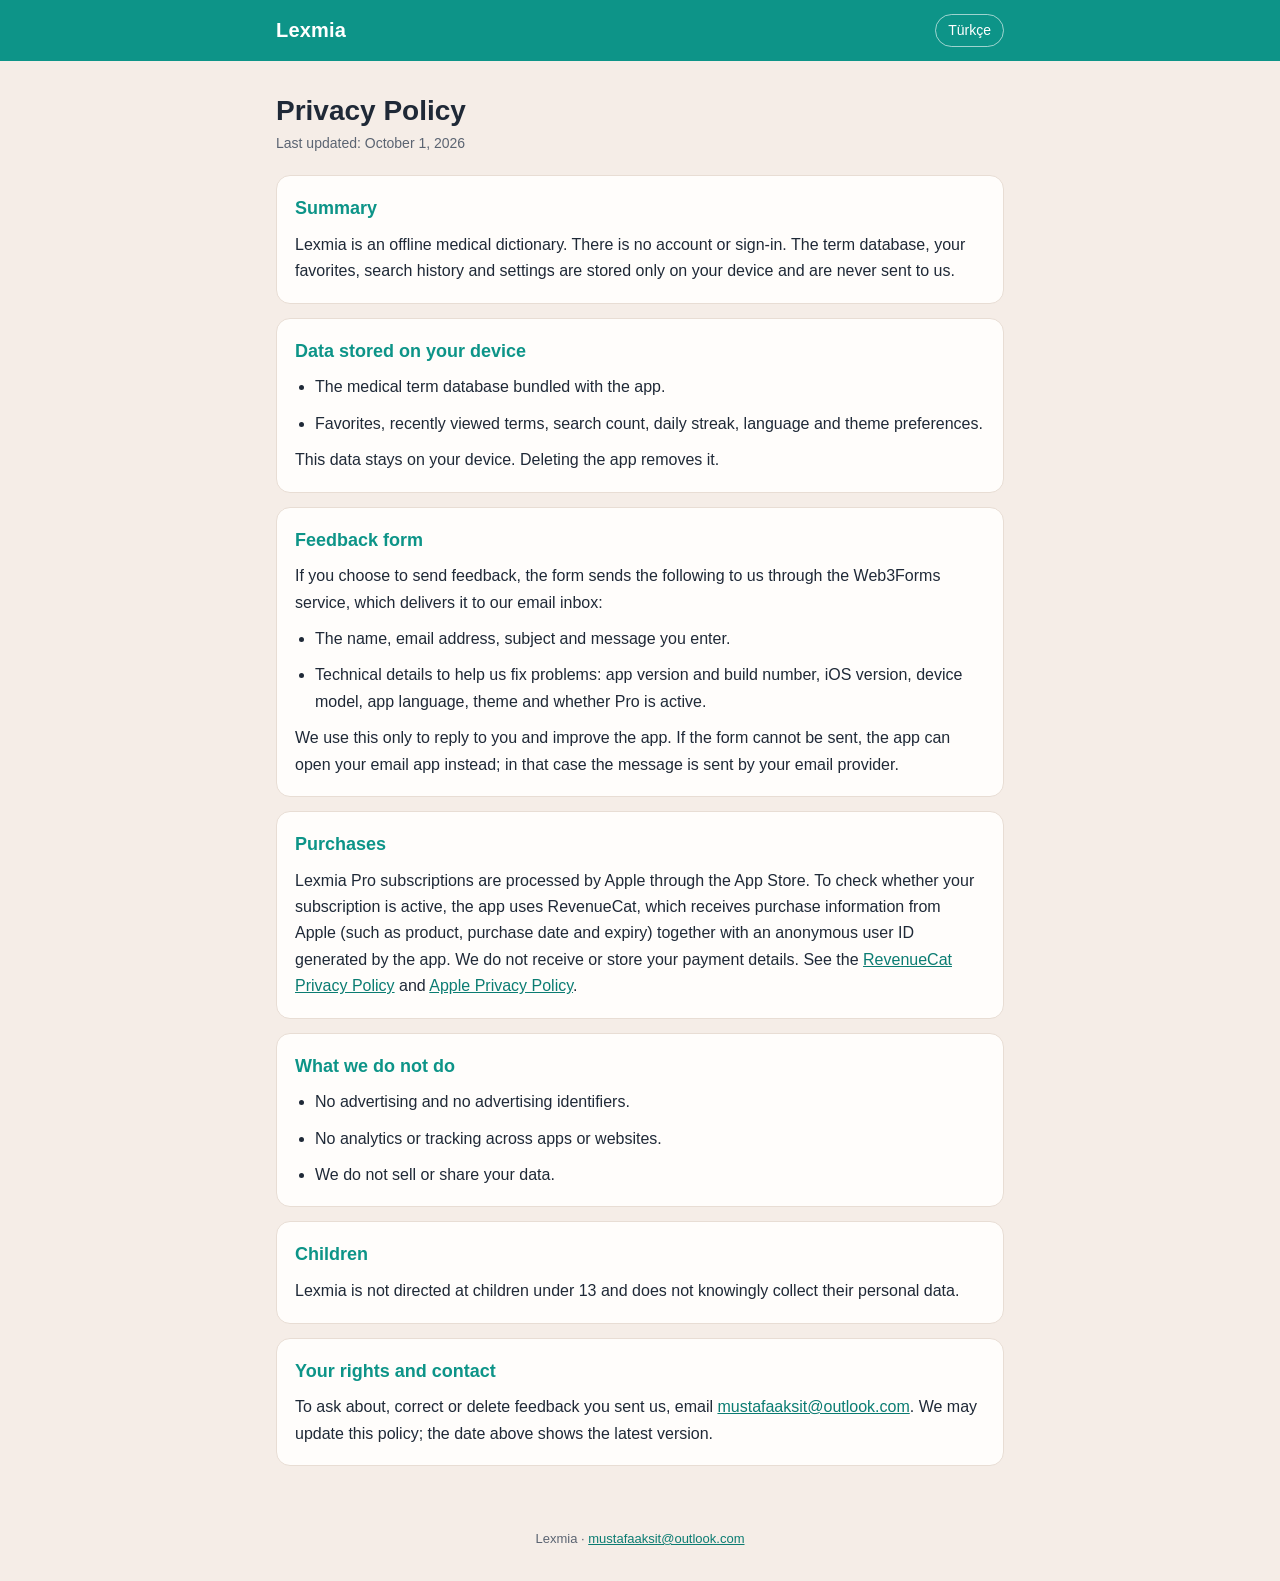
==== privacy.html @ ae0ca076 "Add Lexmia privacy policy and support pages (TR/EN)" ====
<!doctype html>
<html lang="en"><head><meta charset="utf-8"><meta name="viewport" content="width=device-width,initial-scale=1">
<title>Privacy Policy - Lexmia</title><meta name="description" content="Lexmia privacy policy">
<link rel="stylesheet" href="style.css"></head>
<body><header><div class="wrap"><a class="brand" href="index.html">Lexmia</a><a class="lang" href="privacy-tr.html" hreflang="tr">Türkçe</a></div></header>
<main><div class="wrap">
<h1>Privacy Policy</h1><p class="meta">Last updated: October 1, 2026</p>
<section><h2>Summary</h2><p>Lexmia is an offline medical dictionary. There is no account or sign-in. The term database, your favorites, search history and settings are stored only on your device and are never sent to us.</p></section>
<section><h2>Data stored on your device</h2><ul><li>The medical term database bundled with the app.</li><li>Favorites, recently viewed terms, search count, daily streak, language and theme preferences.</li></ul><p>This data stays on your device. Deleting the app removes it.</p></section>
<section><h2>Feedback form</h2><p>If you choose to send feedback, the form sends the following to us through the Web3Forms service, which delivers it to our email inbox:</p><ul><li>The name, email address, subject and message you enter.</li><li>Technical details to help us fix problems: app version and build number, iOS version, device model, app language, theme and whether Pro is active.</li></ul><p>We use this only to reply to you and improve the app. If the form cannot be sent, the app can open your email app instead; in that case the message is sent by your email provider.</p></section>
<section><h2>Purchases</h2><p>Lexmia Pro subscriptions are processed by Apple through the App Store. To check whether your subscription is active, the app uses RevenueCat, which receives purchase information from Apple (such as product, purchase date and expiry) together with an anonymous user ID generated by the app. We do not receive or store your payment details. See the <a href="https://www.revenuecat.com/privacy">RevenueCat Privacy Policy</a> and <a href="https://www.apple.com/legal/privacy/">Apple Privacy Policy</a>.</p></section>
<section><h2>What we do not do</h2><ul><li>No advertising and no advertising identifiers.</li><li>No analytics or tracking across apps or websites.</li><li>We do not sell or share your data.</li></ul></section>
<section><h2>Children</h2><p>Lexmia is not directed at children under 13 and does not knowingly collect their personal data.</p></section>
<section><h2>Your rights and contact</h2><p>To ask about, correct or delete feedback you sent us, email <a href="mailto:mustafaaksit@outlook.com">mustafaaksit@outlook.com</a>. We may update this policy; the date above shows the latest version.</p></section>
</div></main><footer>Lexmia &middot; <a href="mailto:mustafaaksit@outlook.com">mustafaaksit@outlook.com</a></footer></body></html>
---- style.css ----
:root{--teal:#0D9488;--teal-d:#0b7c72;--cream:#F5EDE7;--ink:#1f2937;--muted:#5b6472;--card:#fffdfb;--line:#e8ddd4}
@media (prefers-color-scheme:dark){:root{--cream:#14181b;--ink:#eef1f3;--muted:#a3acb6;--card:#1c2226;--line:#2c343a;--teal:#2bb3a6;--teal-d:#4cc6ba}}
*{box-sizing:border-box}html{-webkit-text-size-adjust:100%}
body{margin:0;background:var(--cream);color:var(--ink);font:16px/1.65 -apple-system,BlinkMacSystemFont,"Segoe UI",Roboto,Helvetica,Arial,sans-serif}
header{background:var(--teal);color:#fff}
.wrap{max-width:760px;margin:0 auto;padding:0 16px}
header .wrap{display:flex;align-items:center;justify-content:space-between;gap:12px;padding-top:14px;padding-bottom:14px}
.brand{font-weight:700;font-size:20px;color:#fff;text-decoration:none;letter-spacing:.2px}
.lang{color:#fff;text-decoration:none;border:1px solid rgba(255,255,255,.6);border-radius:999px;padding:4px 12px;font-size:14px;white-space:nowrap}
main .wrap{padding-top:24px;padding-bottom:48px}
h1{font-size:28px;line-height:1.25;margin:8px 0 4px}
.meta{color:var(--muted);font-size:14px;margin:0 0 20px}
section{background:var(--card);border:1px solid var(--line);border-radius:14px;padding:18px 18px 8px;margin:0 0 14px}
h2{font-size:18px;margin:0 0 8px;color:var(--teal)}
p,li{margin:0 0 10px}ul{padding-left:20px;margin:0 0 10px}
a{color:var(--teal-d)}
details{border-top:1px solid var(--line);padding:10px 0}details:first-of-type{border-top:0}
summary{cursor:pointer;font-weight:600}
nav.links a{display:block;background:var(--card);border:1px solid var(--line);border-radius:14px;padding:16px 18px;margin:0 0 12px;text-decoration:none;color:var(--ink);font-weight:600}
footer{color:var(--muted);font-size:13px;text-align:center;padding:0 16px 32px}
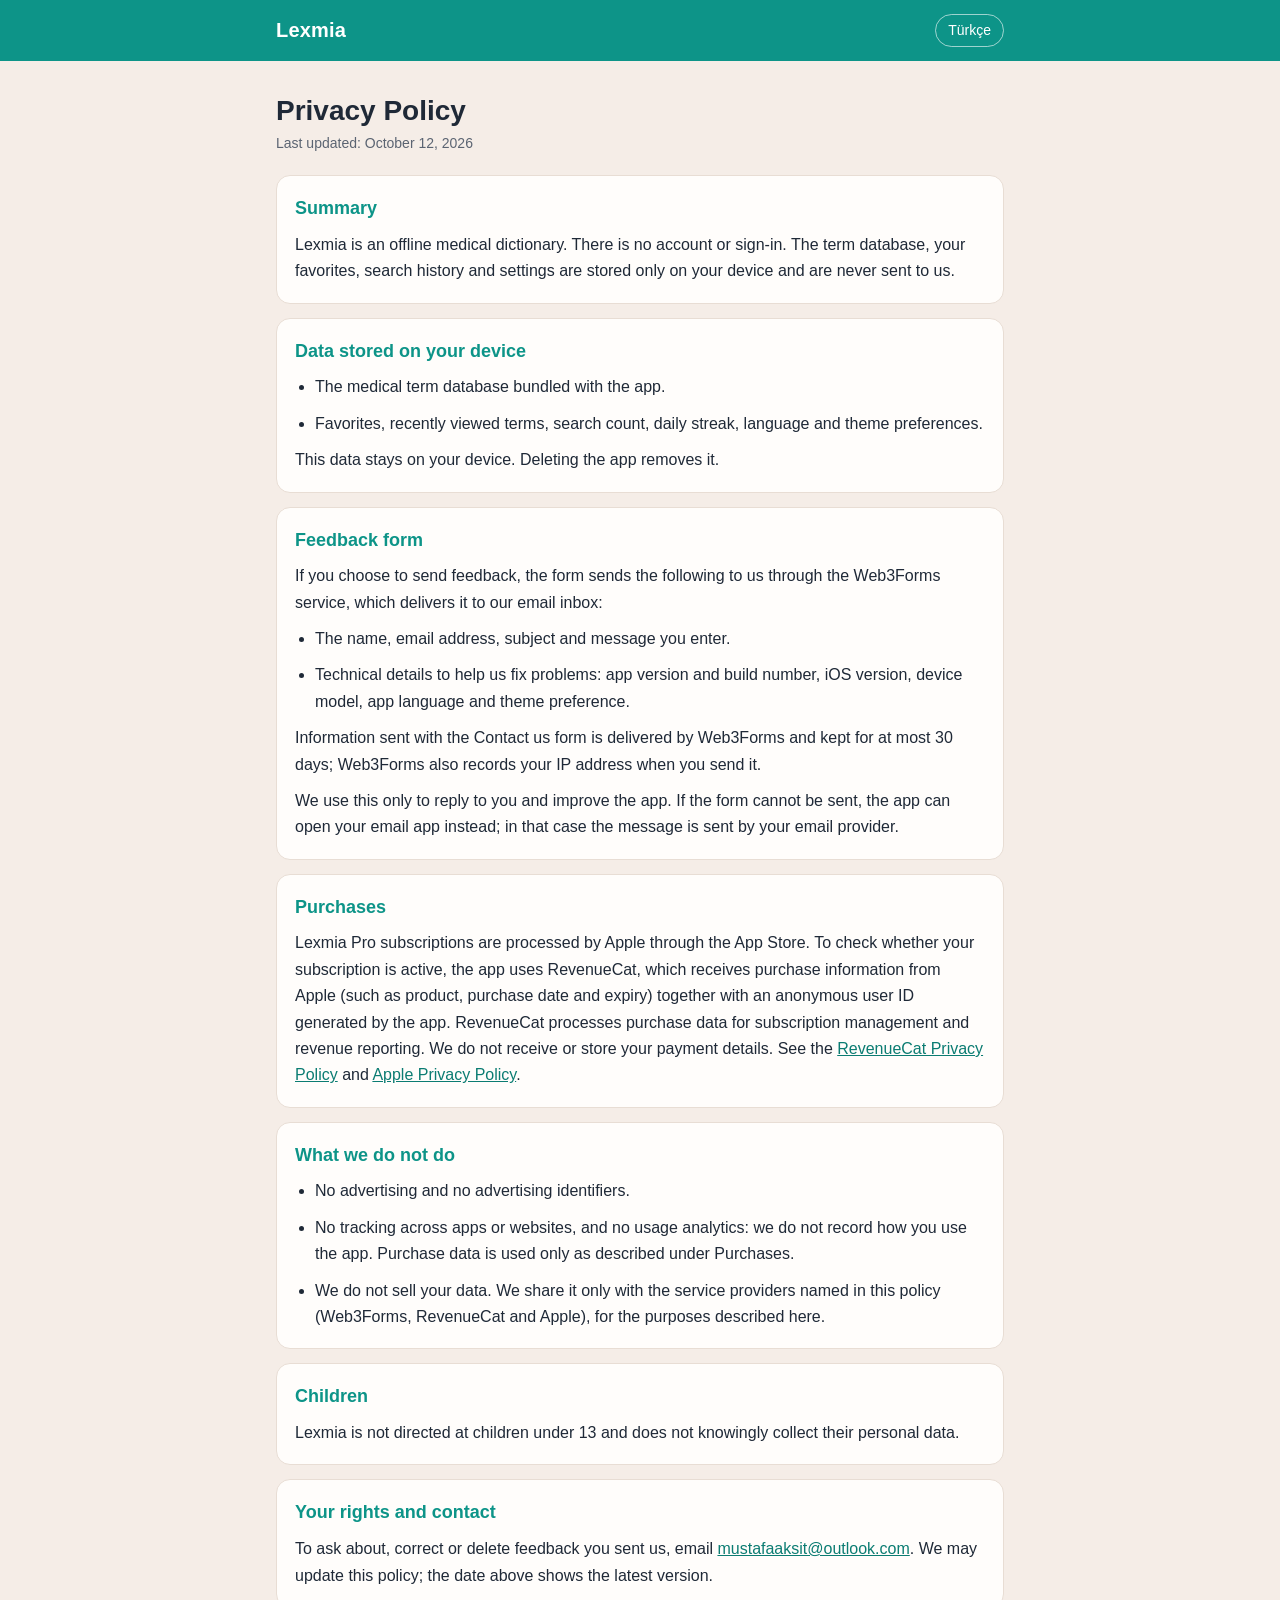
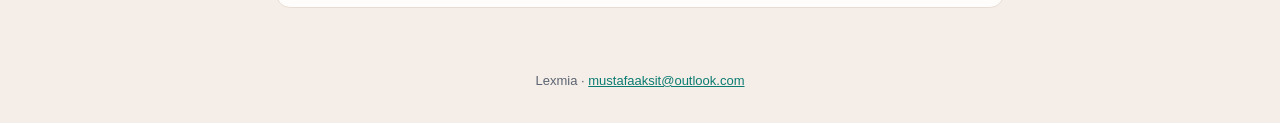
==== commit 3358acf3: "Update privacy policy: RevenueCat and Web3Forms processing Co-Authored-By: Claude Opus 5.5 <noreply@" ====
--- a/privacy.html
+++ b/privacy.html
@@ -4,12 +4,12 @@
 <link rel="stylesheet" href="style.css"></head>
 <body><header><div class="wrap"><a class="brand" href="index.html">Lexmia</a><a class="lang" href="privacy-tr.html" hreflang="tr">Türkçe</a></div></header>
 <main><div class="wrap">
-<h1>Privacy Policy</h1><p class="meta">Last updated: October 1, 2026</p>
+<h1>Privacy Policy</h1><p class="meta">Last updated: October 12, 2026</p>
 <section><h2>Summary</h2><p>Lexmia is an offline medical dictionary. There is no account or sign-in. The term database, your favorites, search history and settings are stored only on your device and are never sent to us.</p></section>
 <section><h2>Data stored on your device</h2><ul><li>The medical term database bundled with the app.</li><li>Favorites, recently viewed terms, search count, daily streak, language and theme preferences.</li></ul><p>This data stays on your device. Deleting the app removes it.</p></section>
-<section><h2>Feedback form</h2><p>If you choose to send feedback, the form sends the following to us through the Web3Forms service, which delivers it to our email inbox:</p><ul><li>The name, email address, subject and message you enter.</li><li>Technical details to help us fix problems: app version and build number, iOS version, device model, app language, theme and whether Pro is active.</li></ul><p>We use this only to reply to you and improve the app. If the form cannot be sent, the app can open your email app instead; in that case the message is sent by your email provider.</p></section>
-<section><h2>Purchases</h2><p>Lexmia Pro subscriptions are processed by Apple through the App Store. To check whether your subscription is active, the app uses RevenueCat, which receives purchase information from Apple (such as product, purchase date and expiry) together with an anonymous user ID generated by the app. We do not receive or store your payment details. See the <a href="https://www.revenuecat.com/privacy">RevenueCat Privacy Policy</a> and <a href="https://www.apple.com/legal/privacy/">Apple Privacy Policy</a>.</p></section>
-<section><h2>What we do not do</h2><ul><li>No advertising and no advertising identifiers.</li><li>No analytics or tracking across apps or websites.</li><li>We do not sell or share your data.</li></ul></section>
+<section><h2>Feedback form</h2><p>If you choose to send feedback, the form sends the following to us through the Web3Forms service, which delivers it to our email inbox:</p><ul><li>The name, email address, subject and message you enter.</li><li>Technical details to help us fix problems: app version and build number, iOS version, device model, app language and theme preference.</li></ul><p>Information sent with the Contact us form is delivered by Web3Forms and kept for at most 30 days; Web3Forms also records your IP address when you send it.</p><p>We use this only to reply to you and improve the app. If the form cannot be sent, the app can open your email app instead; in that case the message is sent by your email provider.</p></section>
+<section><h2>Purchases</h2><p>Lexmia Pro subscriptions are processed by Apple through the App Store. To check whether your subscription is active, the app uses RevenueCat, which receives purchase information from Apple (such as product, purchase date and expiry) together with an anonymous user ID generated by the app. RevenueCat processes purchase data for subscription management and revenue reporting. We do not receive or store your payment details. See the <a href="https://www.revenuecat.com/privacy">RevenueCat Privacy Policy</a> and <a href="https://www.apple.com/legal/privacy/">Apple Privacy Policy</a>.</p></section>
+<section><h2>What we do not do</h2><ul><li>No advertising and no advertising identifiers.</li><li>No tracking across apps or websites, and no usage analytics: we do not record how you use the app. Purchase data is used only as described under Purchases.</li><li>We do not sell your data. We share it only with the service providers named in this policy (Web3Forms, RevenueCat and Apple), for the purposes described here.</li></ul></section>
 <section><h2>Children</h2><p>Lexmia is not directed at children under 13 and does not knowingly collect their personal data.</p></section>
 <section><h2>Your rights and contact</h2><p>To ask about, correct or delete feedback you sent us, email <a href="mailto:mustafaaksit@outlook.com">mustafaaksit@outlook.com</a>. We may update this policy; the date above shows the latest version.</p></section>
 </div></main><footer>Lexmia &middot; <a href="mailto:mustafaaksit@outlook.com">mustafaaksit@outlook.com</a></footer></body></html>
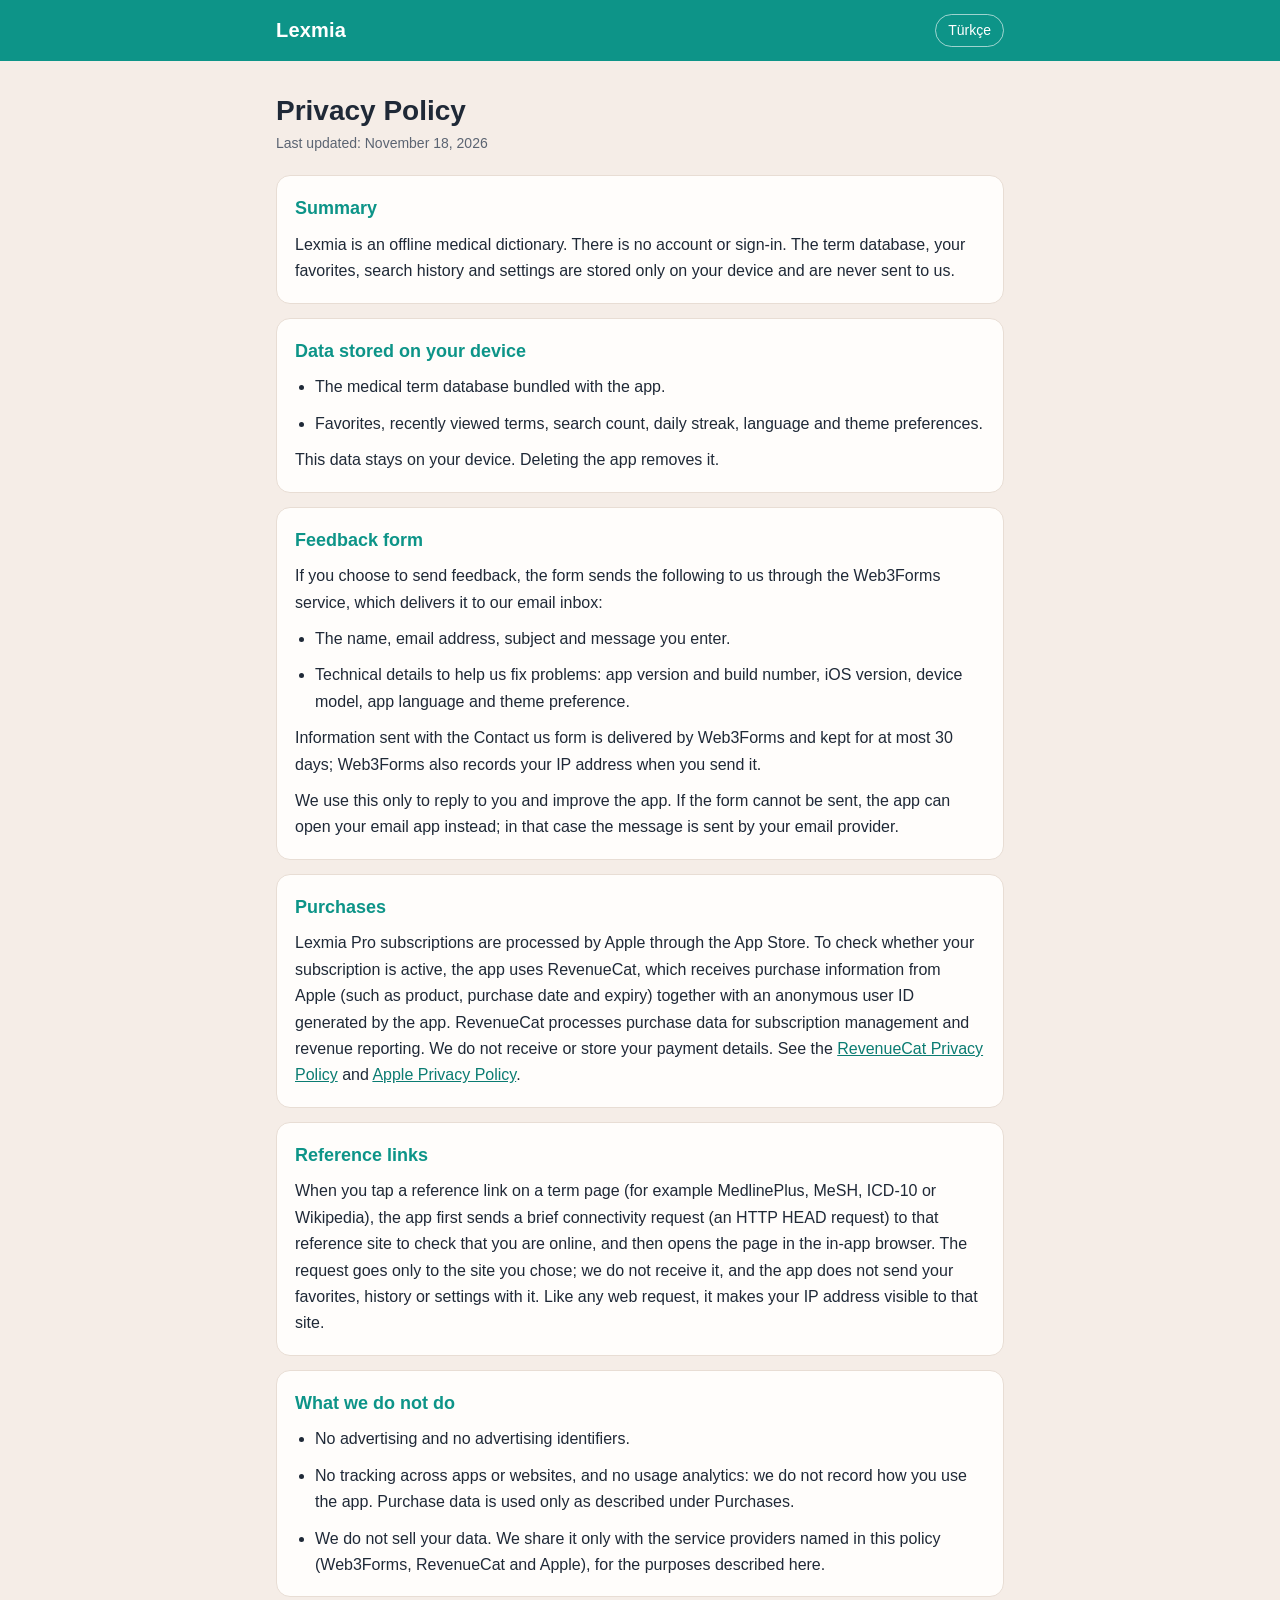
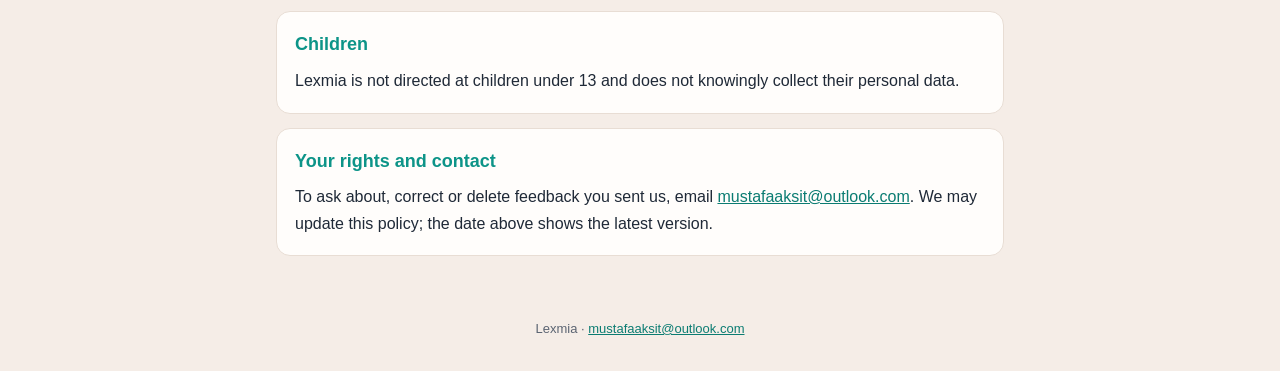
==== commit 9a8ac039: "Add Sources and methodology section to support pages; note reference-link connectivity check in priv" ====
--- a/privacy.html
+++ b/privacy.html
@@ -4,11 +4,12 @@
 <link rel="stylesheet" href="style.css"></head>
 <body><header><div class="wrap"><a class="brand" href="index.html">Lexmia</a><a class="lang" href="privacy-tr.html" hreflang="tr">Türkçe</a></div></header>
 <main><div class="wrap">
-<h1>Privacy Policy</h1><p class="meta">Last updated: October 12, 2026</p>
+<h1>Privacy Policy</h1><p class="meta">Last updated: November 18, 2026</p>
 <section><h2>Summary</h2><p>Lexmia is an offline medical dictionary. There is no account or sign-in. The term database, your favorites, search history and settings are stored only on your device and are never sent to us.</p></section>
 <section><h2>Data stored on your device</h2><ul><li>The medical term database bundled with the app.</li><li>Favorites, recently viewed terms, search count, daily streak, language and theme preferences.</li></ul><p>This data stays on your device. Deleting the app removes it.</p></section>
 <section><h2>Feedback form</h2><p>If you choose to send feedback, the form sends the following to us through the Web3Forms service, which delivers it to our email inbox:</p><ul><li>The name, email address, subject and message you enter.</li><li>Technical details to help us fix problems: app version and build number, iOS version, device model, app language and theme preference.</li></ul><p>Information sent with the Contact us form is delivered by Web3Forms and kept for at most 30 days; Web3Forms also records your IP address when you send it.</p><p>We use this only to reply to you and improve the app. If the form cannot be sent, the app can open your email app instead; in that case the message is sent by your email provider.</p></section>
 <section><h2>Purchases</h2><p>Lexmia Pro subscriptions are processed by Apple through the App Store. To check whether your subscription is active, the app uses RevenueCat, which receives purchase information from Apple (such as product, purchase date and expiry) together with an anonymous user ID generated by the app. RevenueCat processes purchase data for subscription management and revenue reporting. We do not receive or store your payment details. See the <a href="https://www.revenuecat.com/privacy">RevenueCat Privacy Policy</a> and <a href="https://www.apple.com/legal/privacy/">Apple Privacy Policy</a>.</p></section>
+<section><h2>Reference links</h2><p>When you tap a reference link on a term page (for example MedlinePlus, MeSH, ICD-10 or Wikipedia), the app first sends a brief connectivity request (an HTTP HEAD request) to that reference site to check that you are online, and then opens the page in the in-app browser. The request goes only to the site you chose; we do not receive it, and the app does not send your favorites, history or settings with it. Like any web request, it makes your IP address visible to that site.</p></section>
 <section><h2>What we do not do</h2><ul><li>No advertising and no advertising identifiers.</li><li>No tracking across apps or websites, and no usage analytics: we do not record how you use the app. Purchase data is used only as described under Purchases.</li><li>We do not sell your data. We share it only with the service providers named in this policy (Web3Forms, RevenueCat and Apple), for the purposes described here.</li></ul></section>
 <section><h2>Children</h2><p>Lexmia is not directed at children under 13 and does not knowingly collect their personal data.</p></section>
 <section><h2>Your rights and contact</h2><p>To ask about, correct or delete feedback you sent us, email <a href="mailto:mustafaaksit@outlook.com">mustafaaksit@outlook.com</a>. We may update this policy; the date above shows the latest version.</p></section>
